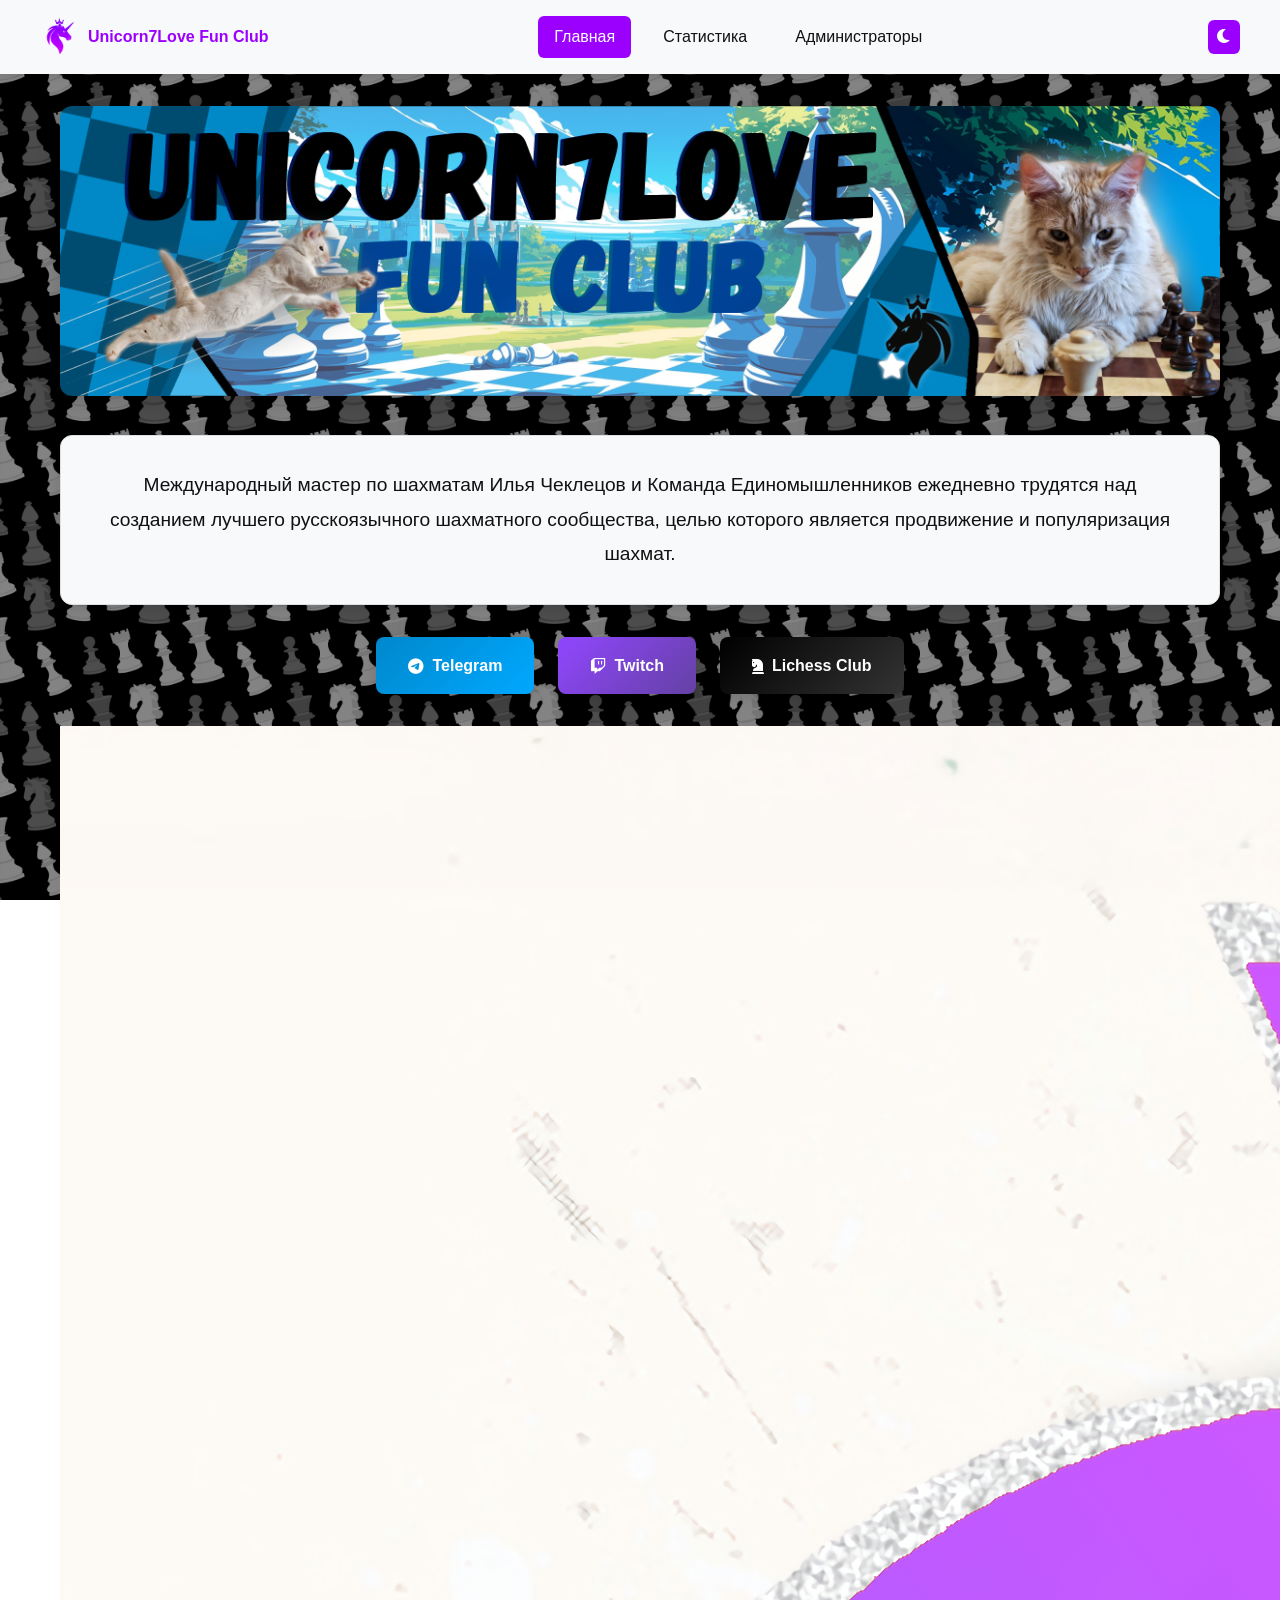
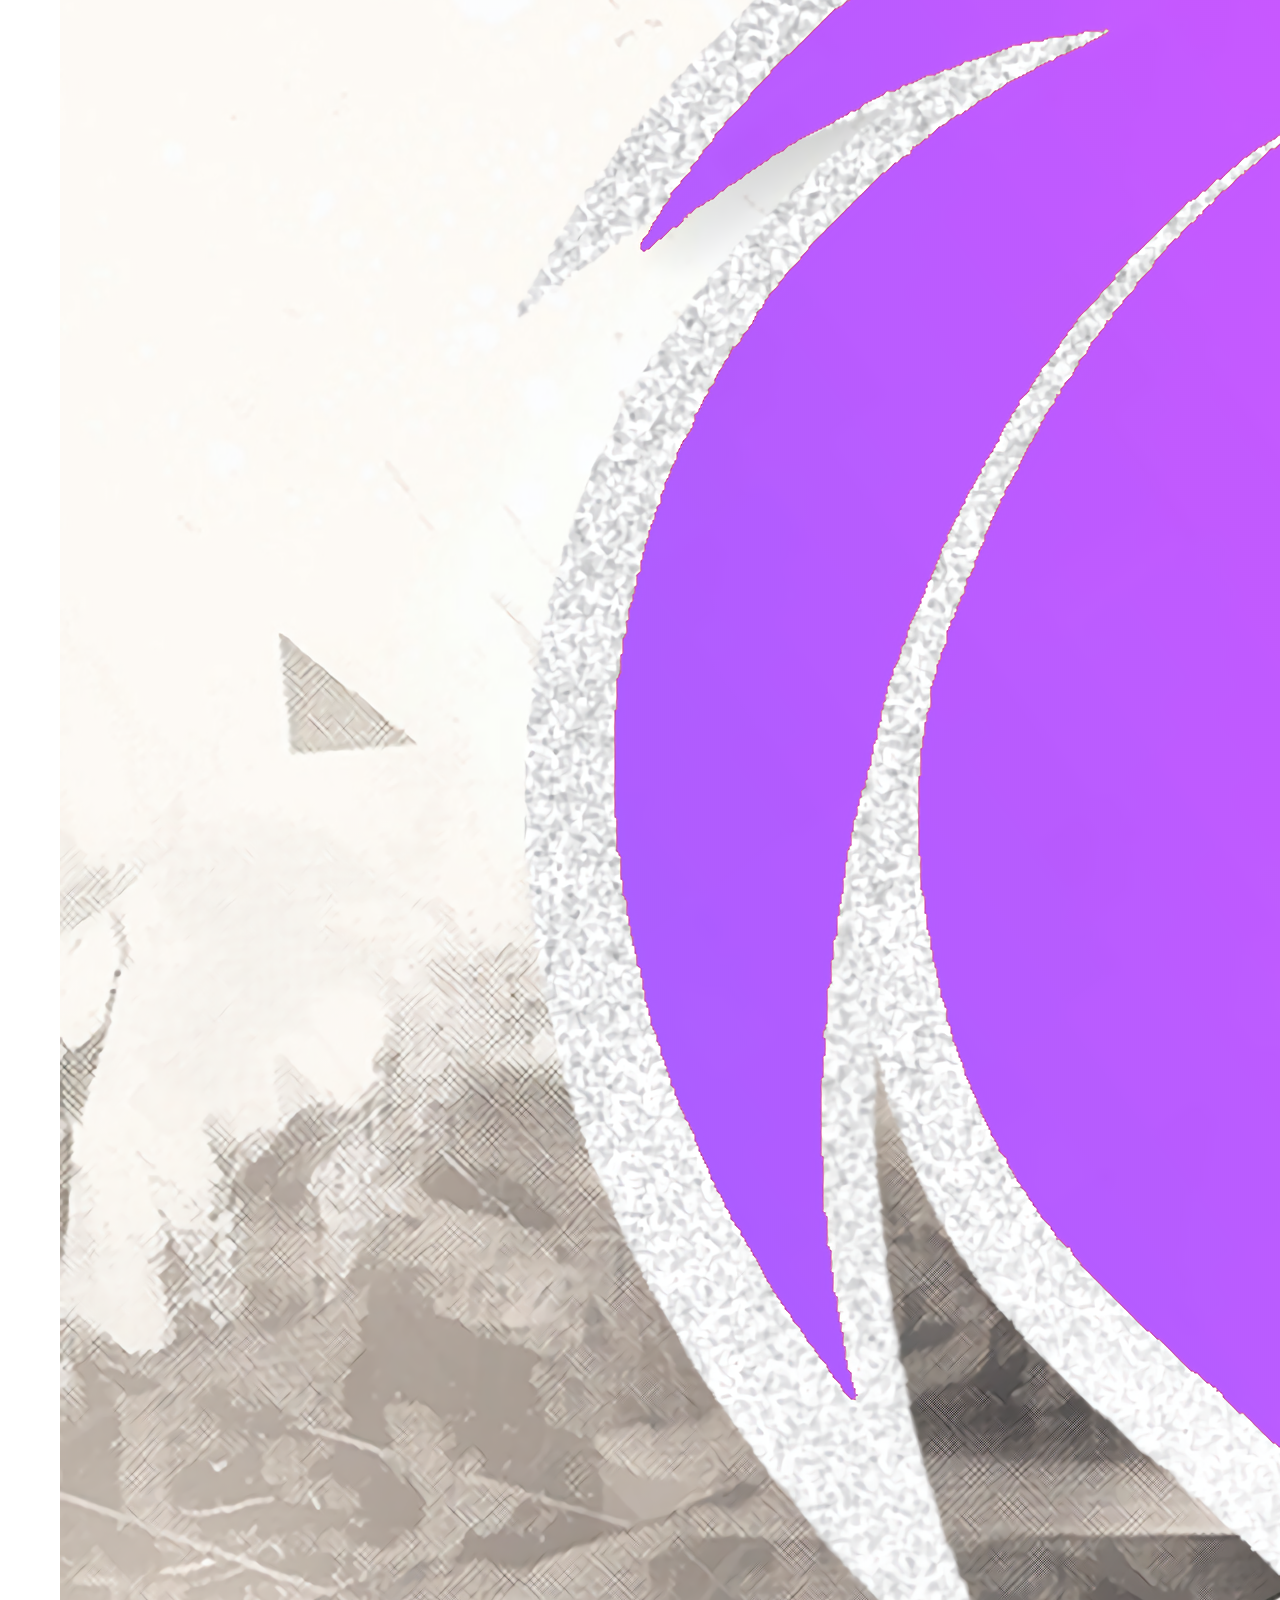
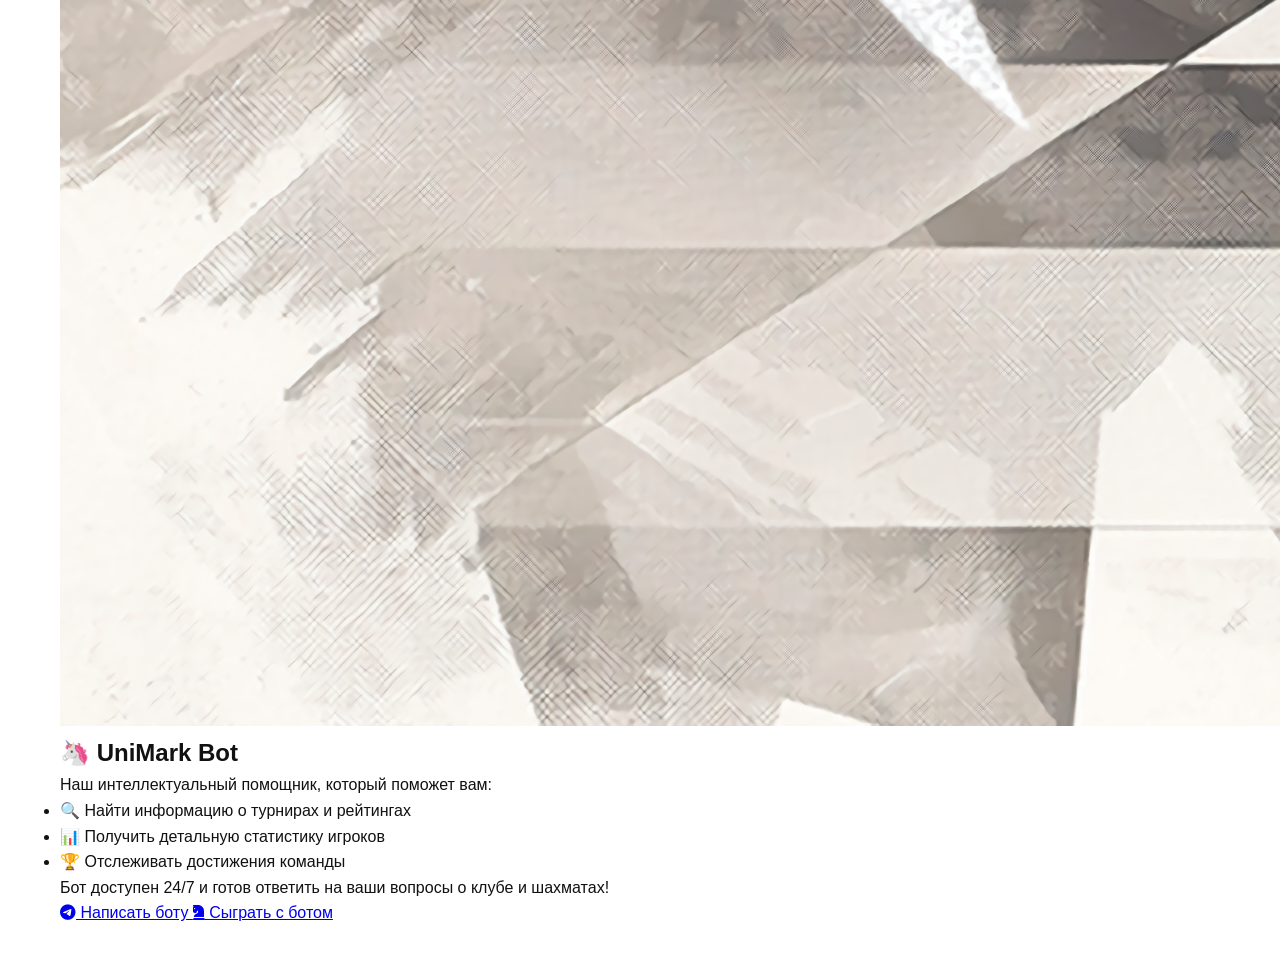
==== index.html @ 522acb0e "Update index.html" ====
<!DOCTYPE html>
<html lang="ru">
<head>
    <meta charset="UTF-8">
    <meta name="viewport" content="width=device-width, initial-scale=1.0">
    <title>Unicorn7Love Fun Club</title>
    <link rel="stylesheet" href="style.css">
    <link rel="stylesheet" href="https://cdnjs.cloudflare.com/ajax/libs/font-awesome/6.0.0/css/all.min.css">
</head>
<body>
    <nav class="navbar">
        <div class="nav-container">
            <div class="nav-logo">
                <img src="img/logo.png" alt="Logo" class="logo-img">
                <span>Unicorn7Love Fun Club</span>
            </div>
            <div class="nav-menu">
                <a href="#home" class="nav-link active">Главная</a>
                <a href="#statistics" class="nav-link">Статистика</a>
                <a href="#admins" class="nav-link">Администраторы</a>
            </div>
            <button id="theme-toggle" class="theme-btn">
                <i class="fas fa-moon"></i>
            </button>
        </div>
    </nav>

    <main>
        <!-- Главная страница -->
        <section id="home" class="section active">
            <div class="container">
                <div class="banner-container">
                    <img src="img/banner.png" alt="Баннер клуба" class="main-banner">
                </div>

                <div class="club-description">
                    <p>Международный мастер по шахматам Илья Чеклецов и Команда Единомышленников ежедневно трудятся над созданием лучшего русскоязычного шахматного сообщества, целью которого является продвижение и популяризация шахмат.</p>
                </div>

                <div class="social-links">
                    <a href="https://t.me/im_unicorn7love" class="social-btn telegram">
                        <i class="fab fa-telegram-plane"></i> Telegram
                    </a>
                    <a href="https://twitch.tv/unicorn7love" class="social-btn twitch">
                        <i class="fab fa-twitch"></i> Twitch
                    </a>
                    <a href="https://lichess.org/team/unicorn7love-fun-club" class="social-btn lichess">
                        <i class="fas fa-chess-knight"></i> Lichess Club
                    </a>
                </div>
                
                <div class="bot-section">
                    <div class="bot-container">
                        <div class="bot-avatar">
                            <img src="img/bot.png" alt="Unicorn Bot" class="bot-image">
                            <div class="bot-glow"></div>
                        </div>
                        <div class="bot-info">
                            <h2>🦄 UniMark Bot</h2>
                            <p>Наш интеллектуальный помощник, который поможет вам:</p>
                            <ul>
                                <li>🔍 Найти информацию о турнирах и рейтингах</li>
                                <li>📊 Получить детальную статистику игроков</li>
                                <li>🏆 Отслеживать достижения команды</li>
                            </ul>
                            <p>Бот доступен 24/7 и готов ответить на ваши вопросы о клубе и шахматах!</p>
                            <a href="https://t.me/unicornmark_bot" class="bot-link">
                                <i class="fab fa-telegram"></i> Написать боту
                            </a>
                            <a href="https://lichess.org/@/UniMark" class="bot-link">
                                <i class="fas fa-chess-knight"></i> Сыграть с ботом
                            </a>
                        </div>
                    </div>
                </div>
            </div>
        </section>

        <!-- Страница статистики -->
        <section id="statistics" class="section">
            <div class="container">
                <h1>Статистика команды</h1>

                <div class="instructions-section">
                    <div class="instruction-card">
                        <h3>Как начисляется опыт?</h3>
                        <p>Опыт рассчитывается по формуле:</p>
                        <p><strong>Очки × 10 + Посещаемость × 25 + Средний перформанс ÷ 100</strong></p>
                        <p>Система учитывает не только результаты в турнирах, но и активность участия в командных играх.</p>
                    </div>

                    <div class="instruction-card">
                        <h3>Как определются места при равенстве?</h3>
                        <p>При равенстве очков используются дополнительные коэффициенты:</p>
                        <ul>
                            <li><strong>Коэффициент полезности:</strong> 1,000,000 × очки + 1,000 × посещаемость + средний перформанс</li>
                            <li><strong>Количество турниров:</strong> приоритет у более активных игроков</li>
                            <li><strong>Средний перформанс:</strong> качество игры при равной активности</li>
                        </ul>
                    </div>
                </div>

                <div class="stats-grid">
                    <div class="top-players-section">
                        <h2>🏆 Топ-5 игроков команды</h2>
                        <div class="top-players-list">
                            <div class="top-player diamond" data-rank="1">
                                <div class="rank-badge">1</div>
                                <div class="player-info">
                                    <div class="player-name-section">
                                        <span class="player-title" style="display: none;"></span>
                                        <span class="player-name">Загрузка...</span>
                                    </div>
                                    <div class="level-info">
                                        <span class="level-text">Уровень <span class="level-number">0</span></span>
                                        <div class="experience-bar">
                                            <div class="experience-fill" style="width: 0%;"></div>
                                        </div>
                                        <span class="experience-value" style="color: #666;">0%</span>
                                    </div>
                                    <div class="ratings">
                                        <div class="rating-item">
                                            <span class="rating-icon bullet"></span>
                                            <span class="rating-value" style="color: #666;">-</span>
                                        </div>
                                        <div class="rating-item">
                                            <span class="rating-icon blitz"></span>
                                            <span class="rating-value" style="color: #666;">-</span>
                                        </div>
                                        <div class="rating-item">
                                            <span class="rating-icon rapid"></span>
                                            <span class="rating-value" style="color: #666;">-</span>
                                        </div>
                                        <div class="rating-item">
                                            <span class="rating-icon classic"></span>
                                            <span class="rating-value" style="color: #666;">-</span>
                                        </div>
                                    </div>
                                    <div class="first-tournament">Первый турнир: <span class="first-date" style="color: #666;">-</span></div>
                                </div>
                            </div>

                            <div class="top-player platinum" data-rank="2">
                                <div class="rank-badge">2</div>
                                <div class="player-info">
                                    <div class="player-name-section">
                                        <span class="player-title" style="display: none;"></span>
                                        <span class="player-name">Загрузка...</span>
                                    </div>
                                    <div class="level-info">
                                        <span class="level-text">Уровень <span class="level-number">0</span></span>
                                        <div class="experience-bar">
                                            <div class="experience-fill" style="width: 0%;"></div>
                                        </div>
                                        <span class="experience-value" style="color: #666;">0%</span>
                                    </div>
                                    <div class="ratings">
                                        <div class="rating-item">
                                            <span class="rating-icon bullet"></span>
                                            <span class="rating-value" style="color: #666;">-</span>
                                        </div>
                                        <div class="rating-item">
                                            <span class="rating-icon blitz"></span>
                                            <span class="rating-value" style="color: #666;">-</span>
                                        </div>
                                        <div class="rating-item">
                                            <span class="rating-icon rapid"></span>
                                            <span class="rating-value" style="color: #666;">-</span>
                                        </div>
                                        <div class="rating-item">
                                            <span class="rating-icon classic"></span>
                                            <span class="rating-value" style="color: #666;">-</span>
                                        </div>
                                    </div>
                                    <div class="first-tournament">Первый турнир: <span class="first-date" style="color: #666;">-</span></div>
                                </div>
                            </div>

                            <div class="top-player gold" data-rank="3">
                                <div class="rank-badge">3</div>
                                <div class="player-info">
                                    <div class="player-name-section">
                                        <span class="player-title" style="display: none;"></span>
                                        <span class="player-name">Загрузка...</span>
                                    </div>
                                    <div class="level-info">
                                        <span class="level-text">Уровень <span class="level-number">0</span></span>
                                        <div class="experience-bar">
                                            <div class="experience-fill" style="width: 0%;"></div>
                                        </div>
                                        <span class="experience-value" style="color: #666;">0%</span>
                                    </div>
                                    <div class="ratings">
                                        <div class="rating-item">
                                            <span class="rating-icon bullet"></span>
                                            <span class="rating-value" style="color: #666;">-</span>
                                        </div>
                                        <div class="rating-item">
                                            <span class="rating-icon blitz"></span>
                                            <span class="rating-value" style="color: #666;">-</span>
                                        </div>
                                        <div class="rating-item">
                                            <span class="rating-icon rapid"></span>
                                            <span class="rating-value" style="color: #666;">-</span>
                                        </div>
                                        <div class="rating-item">
                                            <span class="rating-icon classic"></span>
                                            <span class="rating-value" style="color: #666;">-</span>
                                        </div>
                                    </div>
                                    <div class="first-tournament">Первый турнир: <span class="first-date" style="color: #666;">-</span></div>
                                </div>
                            </div>

                            <div class="top-player silver" data-rank="4">
                                <div class="rank-badge">4</div>
                                <div class="player-info">
                                    <div class="player-name-section">
                                        <span class="player-title" style="display: none;"></span>
                                        <span class="player-name">Загрузка...</span>
                                    </div>
                                    <div class="level-info">
                                        <span class="level-text">Уровень <span class="level-number">0</span></span>
                                        <div class="experience-bar">
                                            <div class="experience-fill" style="width: 0%;"></div>
                                        </div>
                                        <span class="experience-value" style="color: #666;">0%</span>
                                    </div>
                                    <div class="ratings">
                                        <div class="rating-item">
                                            <span class="rating-icon bullet"></span>
                                            <span class="rating-value" style="color: #666;">-</span>
                                        </div>
                                        <div class="rating-item">
                                            <span class="rating-icon blitz"></span>
                                            <span class="rating-value" style="color: #666;">-</span>
                                        </div>
                                        <div class="rating-item">
                                            <span class="rating-icon rapid"></span>
                                            <span class="rating-value" style="color: #666;">-</span>
                                        </div>
                                        <div class="rating-item">
                                            <span class="rating-icon classic"></span>
                                            <span class="rating-value" style="color: #666;">-</span>
                                        </div>
                                    </div>
                                    <div class="first-tournament">Первый турнир: <span class="first-date" style="color: #666;">-</span></div>
                                </div>
                            </div>

                            <div class="top-player bronze" data-rank="5">
                                <div class="rank-badge">5</div>
                                <div class="player-info">
                                    <div class="player-name-section">
                                        <span class="player-title" style="display: none;"></span>
                                        <span class="player-name">Загрузка...</span>
                                    </div>
                                    <div class="level-info">
                                        <span class="level-text">Уровень <span class="level-number">0</span></span>
                                        <div class="experience-bar">
                                            <div class="experience-fill" style="width: 0%;"></div>
                                        </div>
                                        <span class="experience-value" style="color: #666;">0%</span>
                                    </div>
                                    <div class="ratings">
                                        <div class="rating-item">
                                            <span class="rating-icon bullet"></span>
                                            <span class="rating-value" style="color: #666;">-</span>
                                        </div>
                                        <div class="rating-item">
                                            <span class="rating-icon blitz"></span>
                                            <span class="rating-value" style="color: #666;">-</span>
                                        </div>
                                        <div class="rating-item">
                                            <span class="rating-icon rapid"></span>
                                            <span class="rating-value" style="color: #666;">-</span>
                                        </div>
                                        <div class="rating-item">
                                            <span class="rating-icon classic"></span>
                                            <span class="rating-value" style="color: #666;">-</span>
                                        </div>
                                    </div>
                                    <div class="first-tournament">Первый турнир: <span class="first-date" style="color: #666;">-</span></div>
                                </div>
                            </div>
                        </div>
                    </div>
                </div>

                <div class="players-table-section">
                    <h2>📊 Все участники</h2>

                    <div class="table-controls">
                        <div class="search-box">
                            <i class="fas fa-search"></i>
                            <input type="text" id="playerSearch" class="search-input" placeholder="Поиск игрока...">
                        </div>
                        <select id="sortSelect" class="sort-select">
                            <option value="utility">Коэффициент полезности</option>
                            <option value="total_score">Сумма очков</option>
                            <option value="avg_performance">Средний перформанс</option>
                            <option value="tournaments_count">Количество турниров</option>
                        </select>
                    </div>

                    <div class="table-container">
                        <table class="players-table">
                            <thead>
                                <tr>
                                    <th>Игрок</th>
                                    <th>Сумма очков</th>
                                    <th>Макс перформанс</th>
                                    <th>Ср перформанс</th>
                                    <th>Ср рейтинг</th>
                                    <th>Кол-во турниров</th>
                                    <th>Первый турнир</th>
                                </tr>
                            </thead>
                            <tbody id="playersTableBody">
                                <!-- Данные будут загружены JS -->
                            </tbody>
                        </table>
                    </div>

                    <div class="pagination">
                        <button id="prevPage" class="page-btn">← Предыдущая</button>
                        <span id="pageInfo">Страница 1 из 1</span>
                        <button id="nextPage" class="page-btn">Следующая →</button>
                    </div>
                </div>
            </div>
        </section>

        <!-- Страница администраторов -->
        <section id="admins" class="section">
            <div class="container">
                <h1>Администраторы клуба</h1>

                <div class="admin-cards">
                    <div class="admin-card">
                        <div class="admin-avatar">
                            <img src="img/chekletsov.jpg" alt="IM Чеклецов Илья">
                        </div>
                        <div class="admin-info">
                            <h3>IM Чеклецов Илья</h3>
                            <p class="admin-role">Владелец клуба</p>

                            <div class="admin-ratings">
                                <a href="https://ratings.fide.com/profile/24177156" target="_blank" class="rating-link fide">
                                    <i class="fas fa-trophy"></i> FIDE
                                </a>
                                <a href="https://ratings.ruchess.ru/people/148" target="_blank" class="rating-link ruchess">
                                    <i class="fas fa-chess-king"></i> ФШР
                                </a>
                                <a href="https://lichess.org/@/Unicorn7Love" target="_blank" class="rating-link lichess">
                                    <i class="fas fa-chess-knight"></i> Lichess
                                </a>
                            </div>

                            <div class="admin-bio">
                                <p>Международный мастер, основатель и душа клуба. Организует турниры, ведет обучение и создает дружескую атмосферу для всех участников команды.</p>
                            </div>

                            <div class="admin-contact">
                                <a href="https://t.me/Unicorn7Love" target="_blank" class="contact-link telegram">
                                    <i class="fab fa-telegram"></i> Telegram
                                </a>
                            </div>
                        </div>
                    </div>

                    <div class="admin-card">
                        <div class="admin-avatar">
                            <img src="img/rasputin.jpg" alt="AIM Распутин Марк">
                        </div>
                        <div class="admin-info">
                            <h3>AIM Распутин Марк</h3>
                            <p class="admin-role">Администратор</p>

                            <div class="admin-ratings">
                                <a href="https://ratings.fide.com/profile/55865798" target="_blank" class="rating-link fide">
                                    <i class="fas fa-trophy"></i> FIDE
                                </a>
                                <a href="https://ratings.ruchess.ru/people/128626" target="_blank" class="rating-link ruchess">
                                    <i class="fas fa-chess-king"></i> ФШР
                                </a>
                                <a href="https://lichess.org/@/ModerMark" target="_blank" class="rating-link lichess">
                                    <i class="fas fa-chess-knight"></i> Lichess
                                </a>
                            </div>

                            <div class="admin-bio">
                                <p>Перспективный шахматист и технический администратор клуба. Занимается поддержкой сайта, организацией и дизайном турниров и помогает в развитии команды.</p>
                            </div>

                            <div class="admin-contact">
                                <a href="https://t.me/mrmarqu1s" target="_blank" class="contact-link telegram">
                                    <i class="fab fa-telegram"></i> Telegram
                                </a>
                            </div>
                        </div>
                    </div>
                </div>
            </div>
        </section>
    </main>

    <!-- Модальное окно профиля игрока -->
    <div id="playerModal" class="modal">
        <div class="modal-content">
            <span class="close">&times;</span>
            <div id="modalContent">
                <!-- Содержимое загружается динамически -->
            </div>
        </div>
    </div>

    <script>
        // Переменная для токена (будет установлена через GitHub Actions)
        window.LICHESS_API_TOKEN = window.LICHESS_API_TOKEN || '';
    </script>
    <script src="app.js"></script>
</body>
</html>
---- style.css ----
/* Основные переменные */
:root {
    --primary-color: #9B00FF;
    --primary-light: #BD7EFF;
    --primary-dark: #7A00CC;
    --background-color: #ffffff;
    --text-color: #111111;
    --card-bg: #f8f9fa;
    --accent-light: #e6ccff;
    --border-color: #e0e0e0;
    --overlay-color: rgba(0, 0, 0, 0.15);
}
[data-theme='dark'] {
    --background-color: #0f0f0f;
    --text-color: #e0e0e0;
    --card-bg: #1a1a1a;
    --accent-light: #4b2d7f;
    --border-color: #333333;
    --overlay-color: rgba(0, 0, 0, 0.4);
}

/* Сброс стилей */
* {
    margin: 0;
    padding: 0;
    box-sizing: border-box;
}
body {
    font-family: 'Segoe UI', Tahoma, Geneva, Verdana, sans-serif;
    background: var(--background-color);
    color: var(--text-color);
    line-height: 1.6;
    position: relative;
}

/* Фоновое изображение с затемнением */
body::before {
    content: '';
    position: fixed;
    top: 0;
    left: 0;
    width: 100%;
    height: 100%;
    background: url('img/chess_bg.png') repeat;
    background-size: 200px 200px;
    z-index: -2;
}
body::after {
    content: '';
    position: fixed;
    top: 0;
    left: 0;
    width: 100%;
    height: 100%;
    background: var(--overlay-color);
    z-index: -1;
}
.container {
    max-width: 1200px;
    margin: 0 auto;
    padding: 0 20px;
}
.container h1 {
    color: var(--primary-color);
}

/* Навигация */
.navbar {
    background: var(--card-bg);
    padding: 1rem;
    position: sticky;
    top: 0;
    z-index: 1000;
    box-shadow: 0 2px 8px rgba(0,0,0,0.1);
    backdrop-filter: blur(10px);
}
.nav-container {
    max-width: 1200px;
    margin: 0 auto;
    display: flex;
    justify-content: space-between;
    align-items: center;
}
.nav-logo {
    display: flex;
    align-items: center;
    gap: 0.5rem;
    font-weight: bold;
    color: var(--primary-color);
}
.logo-img {
    width: 40px;
    height: 40px;
    border-radius: 50%;
}
.nav-menu {
    list-style: none;
    display: flex;
    gap: 1rem;
    align-items: center;
}
.nav-link {
    color: var(--text-color);
    text-decoration: none;
    padding: 0.5rem 1rem;
    border-radius: 6px;
    transition: all 0.3s ease;
    font-weight: 500;
    cursor: pointer;
}
.nav-link:hover {
    background: var(--accent-light);
    color: var(--primary-color);
}
.nav-link.active {
    background: var(--primary-color);
    color: white;
}
.theme-btn {
    border: none;
    background: var(--primary-color);
    color: white;
    padding: 0.5rem;
    border-radius: 6px;
    cursor: pointer;
    font-size: 1rem;
    transition: all 0.3s ease;
}
.theme-btn:hover {
    background: var(--primary-dark);
}

/* Секции */
.section {
    padding: 2rem 0;
    display: none;
    min-height: calc(100vh - 80px);
}
.section.active {
    display: block;
}

/* Главная страница */
.banner-container {
    text-align: center;
    margin-bottom: 2rem;
}
.main-banner {
    max-width: 100%;
    height: auto;
    border-radius: 12px;
    box-shadow: 0 8px 24px rgba(0,0,0,0.15);
}
.club-description {
    background: var(--card-bg);
    padding: 2rem;
    border-radius: 12px;
    margin-bottom: 2rem;
    text-align: center;
    box-shadow: 0 4px 12px rgba(0,0,0,0.1);
    border: 1px solid var(--border-color);
}
.club-description p {
    font-size: 1.2rem;
    line-height: 1.8;
    color: var(--text-color);
}
.social-links {
    display: flex;
    justify-content: center;
    gap: 1.5rem;
    flex-wrap: wrap;
    margin-bottom: 2rem;
}
.social-btn {
    display: inline-flex;
    align-items: center;
    gap: 0.5rem;
    padding: 1rem 2rem;
    text-decoration: none;
    border-radius: 8px;
    font-weight: 600;
    transition: all 0.3s ease;
    box-shadow: 0 4px 12px rgba(0,0,0,0.1);
}
.social-btn.telegram {
    background: linear-gradient(135deg, #0088cc, #00a8ff);
    color: white;
}
.social-btn.twitch {
    background: linear-gradient(135deg, #9146ff, #6441a4);
    color: white;
}
.social-btn.lichess {
    background: linear-gradient(135deg, #000000, #333333);
    color: white;
}
.social-btn:hover {
    transform: translateY(-2px);
    box-shadow: 0 6px 20px rgba(0,0,0,0.2);
}

/* Инструкции */
.instructions-section {
    display: grid;
    grid-template-columns: 1fr 1fr;
    gap: 2rem;
    margin-top: 2rem;
}
.instruction-card {
    background: var(--card-bg);
    padding: 2rem;
    border-radius: 12px;
    box-shadow: 0 4px 12px rgba(0,0,0,0.1);
    border: 1px solid var(--border-color);
}
.instruction-card h3 {
    color: var(--primary-color);
    margin-bottom: 1rem;
    font-size: 1.3rem;
}
.instruction-card ul {
    list-style: none;
    padding-left: 0;
}
.instruction-card li {
    margin-bottom: 0.5rem;
    padding-left: 1rem;
    position: relative;
}
.instruction-card li::before {
    content: '•';
    color: var(--primary-color);
    position: absolute;
    left: 0;
}

/* Статистика */
.stats-grid {
    display: grid;
    grid-template-columns: 1fr;
    gap: 2rem;
    margin-bottom: 3rem;
}

/* Топ-5 игроков */
.top-players-section h2 {
    margin-top: 2rem;
    color: var(--primary-color);
    font-size: 1.5rem;
}
.top-players-list {
    display: flex;
    flex-direction: column;
    gap: 1rem;
}
.top-player {
    display: flex;
    align-items: center;
    gap: 1rem;
    padding: 1.5rem;
    border-radius: 12px;
    box-shadow: 0 4px 12px rgba(0,0,0,0.15);
    transition: transform 0.3s ease;
}
.top-player:hover {
    transform: translateY(-2px);
}
.rank-badge {
    font-size: 1.5rem;
    font-weight: bold;
    width: 50px;
    height: 50px;
    border-radius: 50%;
    display: flex;
    align-items: center;
    justify-content: center;
    color: white;
    text-shadow: 1px 1px 2px rgba(0,0,0,0.3);
    flex-shrink: 0;
}

/* Цвета для топ-5 */
.diamond {
    background: linear-gradient(135deg, #b9f2ff, #e0ffff);
    color: #003d5c !important;
}
.diamond .rank-badge {
    background: linear-gradient(135deg, #00bcd4, #0097a7);
}
.platinum {
    background: linear-gradient(135deg, #e5e4e2, #f5f5f5);
    color: #333 !important;
}
.platinum .rank-badge {
    background: linear-gradient(135deg, #9e9e9e, #757575);
}
.gold {
    background: linear-gradient(135deg, #ffd700, #ffec8b);
    color: #664d00 !important;
}
.gold .rank-badge {
    background: linear-gradient(135deg, #ff9800, #f57c00);
}
.silver {
    background: linear-gradient(135deg, #c0c0c0, #dcdcdc);
    color: #333 !important;
}
.silver .rank-badge {
    background: linear-gradient(135deg, #607d8b, #455a64);
}
.bronze {
    background: linear-gradient(135deg, #cd7f32, #dca57d);
    color: #5d3a1a !important;
}
.bronze .rank-badge {
    background: linear-gradient(135deg, #8d6e63, #5d4037);
}
.player-info {
    flex: 1;
}
.player-name-section {
    display: flex;
    gap: 0.5rem;
    align-items: center;
    margin-bottom: 0.5rem;
}
.player-title {
    font-weight: 700;
    color: var(--primary-color);
    background: rgba(155, 0, 255, 0.1);
    padding: 0.2rem 0.5rem;
    border-radius: 4px;
    font-size: 0.8rem;
}
.player-name {
    font-size: 1.2rem;
    font-weight: bold;
}
.level-info {
    display: flex;
    align-items: center;
    gap: 0.5rem;
    margin-bottom: 1rem;
}
.level-text {
    font-size: 0.9rem;
    font-weight: 600;
}
.experience-bar {
    flex: 1;
    height: 8px;
    background: rgba(0,0,0,0.1);
    border-radius: 4px;
    overflow: hidden;
    margin: 0 0.5rem;
}
.experience-fill {
    height: 100%;
    background: var(--primary-color);
    transition: width 0.3s ease;
}
.experience-value {
    font-size: 0.8rem;
    color: #666;
}
.ratings {
    display: flex;
    gap: 1rem;
    margin-bottom: 0.5rem;
    flex-wrap: wrap;
}
.rating-item {
    display: flex;
    align-items: center;
    gap: 0.3rem;
}
.rating-icon {
    display: inline-block;
    width: 24px;
    height: 24px;
    background-size: contain;
    background-repeat: no-repeat;
    margin-right: 0.5rem;
}
.rating-icon.bullet {
    background-image: url('img/bullet.png');
}
.rating-icon.blitz {
    background-image: url('img/blitz.png');
}
.rating-icon.rapid {
    background-image: url('img/rapid.png');
}
.rating-icon.classic {
    background-image: url('img/classic.png');
}
.rating-value {
    font-weight: 600;
    color: #666;
}
.first-tournament {
    font-size: 0.9rem;
    color: #666;
}
.first-date {
    color: #666;
}

/* Таблица игроков */
.players-table-section {
    margin-top: 3rem;
}
.players-table-section h2 {
    margin-bottom: 1.5rem;
    color: var(--primary-color);
}
.table-controls {
    display: flex;
    gap: 1rem;
    margin-bottom: 1rem;
    flex-wrap: wrap;
}
.search-box {
    position: relative;
    flex: 1;
    min-width: 200px;
}
.search-box i {
    position: absolute;
    left: 0.75rem;
    top: 50%;
    transform: translateY(-50%);
    color: #666;
}
.search-input {
    padding: 0.5rem 0.5rem 0.5rem 2.5rem;
    border: 1px solid var(--border-color);
    border-radius: 6px;
    background: var(--card-bg);
    color: var(--text-color);
    width: 100%;
}
.sort-select {
    padding: 0.5rem;
    border: 1px solid var(--border-color);
    border-radius: 6px;
    background: var(--card-bg);
    color: var(--text-color);
}
.table-container {
    overflow-x: auto;
    background: var(--card-bg);
    border-radius: 8px;
    box-shadow: 0 4px 12px rgba(0,0,0,0.1);
}
.players-table {
    width: 100%;
    border-collapse: collapse;
}
.players-table th,
.players-table td {
    padding: 0.75rem;
    text-align: left;
    border-bottom: 1px solid var(--border-color);
}
.players-table th {
    background: var(--primary-color);
    color: white;
    font-weight: 600;
    position: sticky;
    top: 0;
}
.players-table tbody tr:hover {
    background: var(--accent-light);
}
.players-table tbody tr:nth-child(even) {
    background: rgba(0,0,0,0.02);
}
.player-link {
    color: var(--primary-color);
    text-decoration: none;
    font-weight: 600;
    cursor: pointer;
}
.player-link:hover {
    text-decoration: underline;
}
.pagination {
    display: flex;
    justify-content: center;
    align-items: center;
    gap: 1rem;
    margin-top: 1rem;
}
.page-btn {
    padding: 0.5rem 1rem;
    background: var(--primary-color);
    color: white;
    border: none;
    border-radius: 6px;
    cursor: pointer;
    transition: background 0.3s ease;
}
.page-btn:hover:not(:disabled) {
    background: var(--primary-dark);
}
.page-btn:disabled {
    opacity: 0.5;
    cursor: not-allowed;
}

/* Администраторы */
.admin-cards {
    display: grid;
    grid-template-columns: repeat(auto-fit, minmax(400px, 1fr));
    gap: 2rem;
    margin-top: 2rem;
}
.admin-card {
    background: var(--card-bg);
    border-radius: 12px;
    padding: 2rem;
    box-shadow: 0 6px 20px rgba(0,0,0,0.1);
    border: 1px solid var(--border-color);
    display: flex;
    gap: 1.5rem;
    align-items: flex-start;
}
.admin-avatar img {
    width: 120px;
    height: 160px; /* 3:4 соотношение */
    object-fit: cover;
    border-radius: 8px;
    box-shadow: 0 4px 12px rgba(0,0,0,0.2);
}
.admin-info {
    flex: 1;
}
.admin-info h3 {
    color: var(--primary-color);
    font-size: 1.4rem;
    margin-bottom: 0.5rem;
}
.admin-role {
    color: var(--primary-light);
    font-weight: 600;
    margin-bottom: 1rem;
}
.admin-ratings,
.admin-contact {
    display: flex;
    flex-wrap: wrap;
    gap: 0.5rem;
    margin: 1rem 0;
}
.rating-link,
.contact-link {
    display: inline-flex;
    align-items: center;
    gap: 0.3rem;
    padding: 0.4rem 0.8rem;
    text-decoration: none;
    border-radius: 6px;
    font-size: 0.9rem;
    font-weight: 500;
    transition: all 0.3s ease;
}
.rating-link.fide {
    background: #1976d2;
    color: white;
}
.rating-link.ruchess {
    background: #d32f2f;
    color: white;
}
.rating-link.lichess {
    background: #000;
    color: white;
}
.contact-link.telegram {
    background: #0088cc;
    color: white;
}
.rating-link:hover,
.contact-link:hover {
    transform: translateY(-1px);
    box-shadow: 0 4px 12px rgba(0,0,0,0.2);
}
.admin-bio {
    margin: 1rem 0;
    line-height: 1.6;
    color: var(--text-color);
}

/* Модальное окно */
.modal {
    display: none;
    position: fixed;
    z-index: 1000;
    left: 0;
    top: 0;
    width: 100%;
    height: 100%;
    background-color: rgba(0,0,0,0.6);
    backdrop-filter: blur(4px);
}
.modal-content {
    background: var(--card-bg);
    margin: 5% auto;
    padding: 2rem;
    border-radius: 12px;
    width: 90%;
    max-width: 500px;
    position: relative;
    box-shadow: 0 10px 30px rgba(0,0,0,0.3);
}
.close {
    position: absolute;
    top: 15px;
    right: 20px;
    color: var(--text-color);
    font-size: 1.5rem;
    cursor: pointer;
    transition: color 0.3s ease;
}
.close:hover {
    color: var(--primary-color);
}
.modal-player-info h2 {
    color: var(--primary-color);
    margin-bottom: 1rem;
}
.modal-level-info {
    margin: 1rem 0;
}
.modal-ratings {
    display: grid;
    grid-template-columns: 1fr 1fr;
    gap: 0.5rem;
    margin: 1rem 0;
}
.modal-rating-item {
    display: flex;
    align-items: center;
    gap: 0.5rem;
    padding: 0.5rem;
    background: rgba(155, 0, 255, 0.1);
    border-radius: 6px;
}
.modal-links {
    margin-top: 1rem;
}
.lichess-link {
    display: inline-flex;
    align-items: center;
    gap: 0.5rem;
    padding: 0.75rem 1.5rem;
    background: var(--primary-color);
    color: white;
    text-decoration: none;
    border-radius: 8px;
    font-weight: 600;
    transition: all 0.3s ease;
}
.lichess-link:hover {
    background: var(--primary-dark);
    transform: translateY(-2px);
}

@media (max-width: 768px) {
    .stats-grid {
        grid-template-columns: 1fr;
    }
    .instructions-section {
        grid-template-columns: 1fr;
    }
    .nav-menu {
        flex-direction: column;
        gap: 0.5rem;
    }
    .social-links {
        flex-direction: column;
        align-items: center;
    }
    .admin-card {
        flex-direction: column;
        text-align: center;
    }
    .admin-avatar img {
        width: 100px;
        height: 133px;
    }
    .welcome-title {
        font-size: 2rem;
    }
    .top-player {
        flex-direction: column;
        text-align: center;
    }
    .ratings {
        justify-content: center;
    }
}

@media (max-width: 480px) {
    .container {
        padding: 0 15px;
    }
    .admin-cards {
        grid-template-columns: 1fr;
    }
    .table-controls {
        flex-direction: column;
    }
    .welcome-title {
        font-size: 1.5rem;
    }
    .top-player {
        padding: 1rem;
    }
    .rank-badge {
        width: 40px;
        height: 40px;
        font-size: 1.2rem;
    }
}
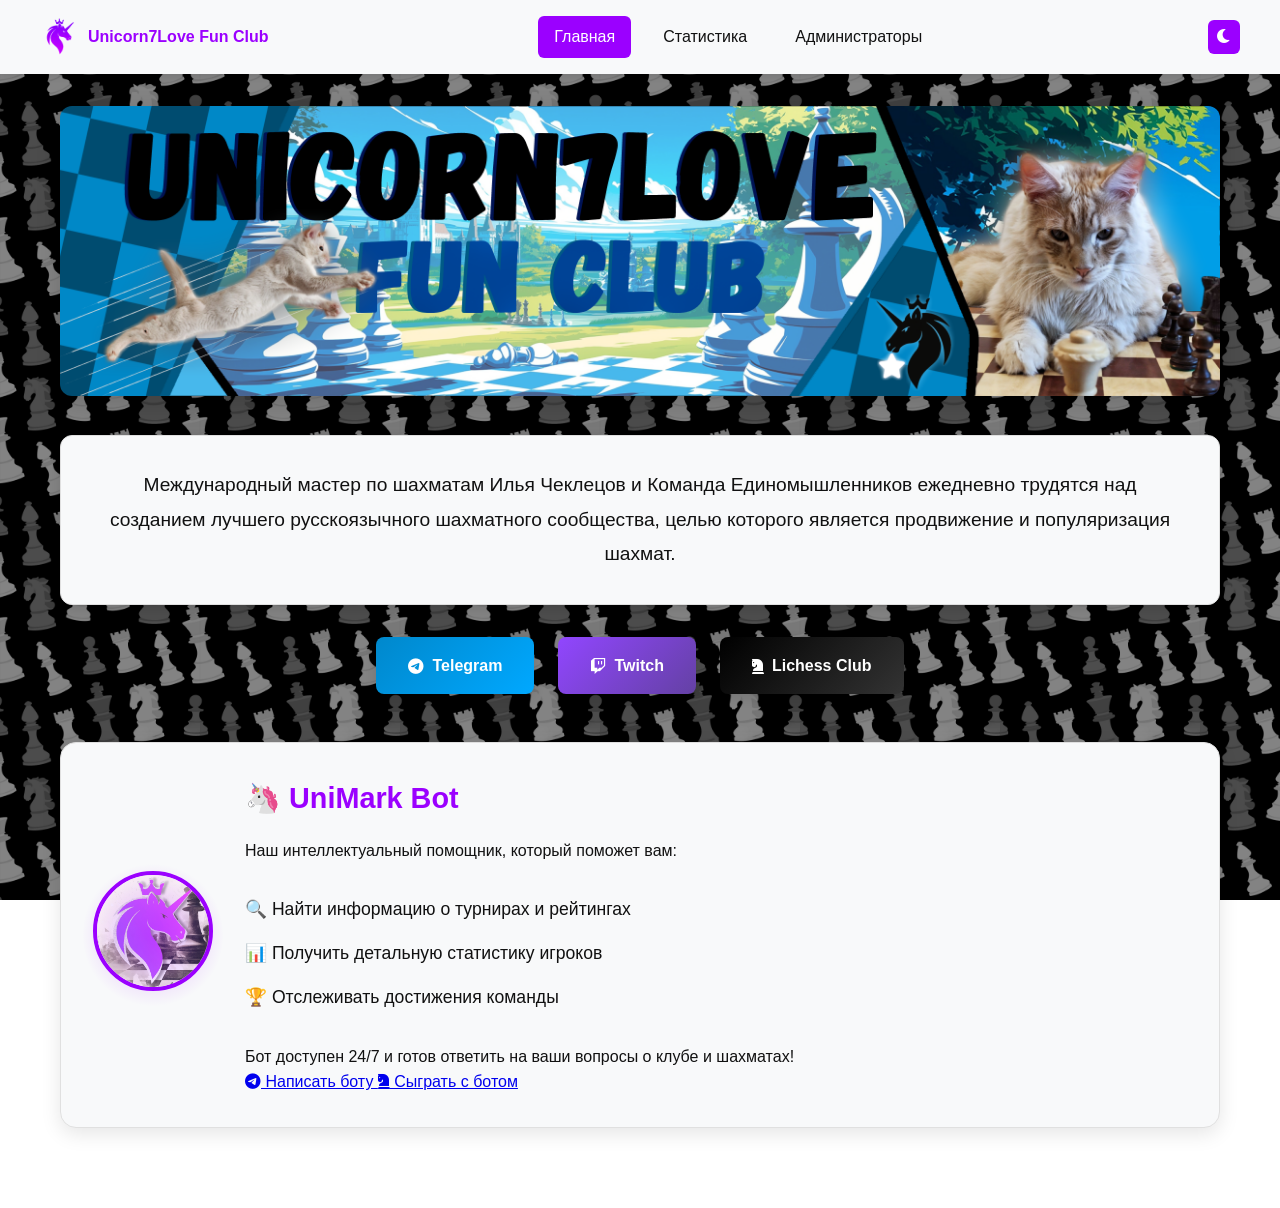
==== commit 374dad67: "Update index.html" ====
--- a/index.html
+++ b/index.html
@@ -64,12 +64,14 @@
                                 <li>🏆 Отслеживать достижения команды</li>
                             </ul>
                             <p>Бот доступен 24/7 и готов ответить на ваши вопросы о клубе и шахматах!</p>
-                            <a href="https://t.me/unicornmark_bot" class="bot-link">
-                                <i class="fab fa-telegram"></i> Написать боту
-                            </a>
-                            <a href="https://lichess.org/@/UniMark" class="bot-link">
-                                <i class="fas fa-chess-knight"></i> Сыграть с ботом
-                            </a>
+                            <div class="bot-btn">
+                                <a href="https://t.me/unicornmark_bot" class="bot-btn.link1">
+                                    <i class="fab fa-telegram"></i> Написать боту
+                                </a>
+                                <a href="https://lichess.org/@/UniMark" class="bot-btn.link2">
+                                    <i class="fas fa-chess-knight"></i> Сыграть с ботом
+                                </a>
+                            </div>
                         </div>
                     </div>
                 </div>
--- a/style.css
+++ b/style.css
@@ -200,6 +200,283 @@
     box-shadow: 0 6px 20px rgba(0,0,0,0.2);
 }
 
+/* Раздел про бота */
+.bot-section {
+    margin: 3rem 0;
+    background: var(--card-bg);
+    border-radius: 16px;
+    padding: 2rem;
+    box-shadow: 0 6px 20px rgba(0,0,0,0.1);
+    border: 1px solid var(--border-color);
+}
+.bot-container {
+    display: flex;
+    gap: 2rem;
+    align-items: center;
+}
+.bot-avatar {
+    position: relative;
+    flex-shrink: 0;
+}
+.bot-image {
+    width: 120px;
+    height: 120px;
+    border-radius: 50%;
+    border: 4px solid var(--primary-color);
+    animation: bot-float 3s ease-in-out infinite;
+}
+.bot-glow {
+    position: absolute;
+    top: -10px;
+    left: -10px;
+    right: -10px;
+    bottom: -10px;
+    border-radius: 50%;
+    background: radial-gradient(circle, var(--primary-color) 0%, transparent 70%);
+    opacity: 0.3;
+    animation: bot-pulse 2s ease-in-out infinite;
+}
+@keyframes bot-float {
+    0%, 100% { transform: translateY(0px); }
+    50% { transform: translateY(-10px); }
+}
+@keyframes bot-pulse {
+    0%, 100% { opacity: 0.3; transform: scale(1); }
+    50% { opacity: 0.6; transform: scale(1.1); }
+}
+.bot-info h2 {
+    color: var(--primary-color);
+    margin-bottom: 1rem;
+    font-size: 1.8rem;
+}
+.bot-info ul {
+    list-style: none;
+    padding: 0;
+    margin: 1.5rem 0;
+}
+.bot-info li {
+    padding: 0.5rem 0;
+    font-size: 1.1rem;
+}
+.bot-link {
+    display: inline-flex;
+    align-items: center;
+    gap: 0.5rem;
+    padding: 1rem 2rem;
+    text-decoration: none;
+    border-radius: 8px;
+    font-weight: 600;
+    transition: all 0.3s ease;
+    box-shadow: 0 4px 12px rgba(0,0,0,0.1);
+}
+.bot-link:hover {
+    transform: translateY(-2px);
+    box-shadow: 0 6px 20px rgba(180,136,204,0.4);
+}
+
+/* Эпические рамки для модального окна */
+.modal-epic-effects {
+    position: fixed;
+    top: 0;
+    left: 0;
+    width: 100%;
+    height: 100%;
+    pointer-events: none;
+    z-index: 1001;
+    opacity: 0;
+    transition: opacity 0.5s ease;
+}
+.modal-epic-effects.level-20 {
+    opacity: 1;
+}
+
+/* Щупальца энергии */
+.modal-epic-effects.level-20::before {
+    content: '';
+    position: absolute;
+    top: 50%;
+    left: 50%;
+    width: 200%;
+    height: 200%;
+    background: 
+        radial-gradient(ellipse at 25% 25%, var(--epic-color, var(--primary-color)) 0%, transparent 50%),
+        radial-gradient(ellipse at 75% 25%, var(--epic-color, var(--primary-color)) 0%, transparent 50%),
+        radial-gradient(ellipse at 25% 75%, var(--epic-color, var(--primary-color)) 0%, transparent 50%),
+        radial-gradient(ellipse at 75% 75%, var(--epic-color, var(--primary-color)) 0%, transparent 50%);
+    transform: translate(-50%, -50%) rotate(0deg);
+    animation: epic-tentacles 4s linear infinite;
+    opacity: 0.3;
+}
+@keyframes epic-tentacles {
+    0% { transform: translate(-50%, -50%) rotate(0deg) scale(1); }
+    25% { transform: translate(-50%, -50%) rotate(90deg) scale(1.2); }
+    50% { transform: translate(-50%, -50%) rotate(180deg) scale(0.8); }
+    75% { transform: translate(-50%, -50%) rotate(270deg) scale(1.3); }
+    100% { transform: translate(-50%, -50%) rotate(360deg) scale(1); }
+}
+
+/* Космические эффекты */
+.modal-epic-effects.level-20::after {
+    content: '';
+    position: absolute;
+    top: 0;
+    left: 0;
+    width: 100%;
+    height: 100%;
+    background-image: 
+        radial-gradient(2px 2px at 20px 30px, #fff, transparent),
+        radial-gradient(2px 2px at 40px 70px, rgba(255,255,255,0.8), transparent),
+        radial-gradient(1px 1px at 90px 40px, #fff, transparent),
+        radial-gradient(1px 1px at 130px 80px, rgba(255,255,255,0.6), transparent),
+        radial-gradient(2px 2px at 160px 30px, #fff, transparent);
+    background-repeat: repeat;
+    background-size: 200px 100px;
+    animation: epic-stars 8s linear infinite;
+}
+@keyframes epic-stars {
+    0% { transform: translateX(0); }
+    100% { transform: translateX(-200px); }
+}
+
+/* Обновленные стили модального окна с рамками */
+.modal-content {
+    position: relative;
+    background: var(--card-bg);
+    margin: 5% auto;
+    padding: 0;
+    border-radius: 20px;
+    width: 90%;
+    max-width: 600px;
+    box-shadow: 0 10px 30px rgba(0,0,0,0.3);
+    overflow: hidden;
+    z-index: 1002;
+}
+
+/* Базовая рамка (уровень 10-14) */
+.modal-content.frame-basic {
+    border: 3px solid var(--primary-color);
+    box-shadow: 
+        0 0 20px rgba(155, 0, 255, 0.5),
+        0 10px 30px rgba(0,0,0,0.3);
+}
+/* Цветная рамка (уровень 15-19) */
+.modal-content.frame-colored {
+    border: 4px solid var(--frame-color, var(--primary-color));
+    box-shadow: 
+        0 0 30px var(--frame-color, var(--primary-color)),
+        0 0 60px rgba(155, 0, 255, 0.3),
+        0 10px 30px rgba(0,0,0,0.3);
+    animation: frame-pulse 2s ease-in-out infinite;
+}
+@keyframes frame-pulse {
+    0%, 100% { 
+        box-shadow: 
+            0 0 30px var(--frame-color, var(--primary-color)),
+            0 0 60px rgba(155, 0, 255, 0.3),
+            0 10px 30px rgba(0,0,0,0.3);
+    }
+    50% { 
+        box-shadow: 
+            0 0 50px var(--frame-color, var(--primary-color)),
+            0 0 100px rgba(155, 0, 255, 0.5),
+            0 15px 40px rgba(0,0,0,0.4);
+    }
+}
+
+/* Эпическая рамка (уровень 20+) */
+.modal-content.frame-epic {
+    border: 6px solid var(--frame-color, var(--primary-color));
+    box-shadow: 
+        0 0 50px var(--frame-color, var(--primary-color)),
+        0 0 100px rgba(155, 0, 255, 0.6),
+        0 0 200px rgba(155, 0, 255, 0.3),
+        0 20px 60px rgba(0,0,0,0.5);
+    animation: frame-epic 3s ease-in-out infinite;
+}
+@keyframes frame-epic {
+    0%, 100% { 
+        transform: scale(1);
+        filter: brightness(1) saturate(1);
+    }
+    33% { 
+        transform: scale(1.05);
+        filter: brightness(1.2) saturate(1.3);
+    }
+    66% { 
+        transform: scale(0.98);
+        filter: brightness(0.9) saturate(0.8);
+    }
+}
+
+/* Структура профиля с баннером и аватаром */
+.modal-player-profile {
+    position: relative;
+}
+.modal-player-banner {
+    width: 100%;
+    height: 150px;
+    object-fit: cover;
+    border-radius: 16px 16px 0 0;
+}
+.modal-player-avatar {
+    position: absolute;
+    top: 100px;
+    left: 50%;
+    transform: translateX(-50%);
+    width: 100px;
+    height: 100px;
+    border-radius: 50%;
+    border: 4px solid var(--card-bg);
+    object-fit: cover;
+    box-shadow: 0 4px 20px rgba(0,0,0,0.3);
+}
+.modal-player-info {
+    padding: 3rem 2rem 2rem;
+    text-align: center;
+}
+.modal-player-name {
+    font-size: 1.8rem;
+    font-weight: bold;
+    color: var(--primary-color);
+    margin-bottom: 1rem;
+}
+.modal-level-display {
+    display: flex;
+    align-items: center;
+    justify-content: center;
+    gap: 1rem;
+    margin: 1.5rem 0;
+}
+.modal-ratings-grid {
+    display: grid;
+    grid-template-columns: repeat(2, 1fr);
+    gap: 1rem;
+    margin: 1.5rem 0;
+}
+.modal-rating-item {
+    display: flex;
+    align-items: center;
+    gap: 0.5rem;
+    padding: 0.75rem;
+    background: rgba(155, 0, 255, 0.1);
+    border-radius: 8px;
+}
+@media (max-width: 768px) {
+    .bot-container {
+        flex-direction: column;
+        text-align: center;
+    }
+    .bot-image {
+        width: 100px;
+        height: 100px;
+    }
+    .modal-content {
+        width: 95%;
+        margin: 2% auto;
+    }
+}
+
+
 /* Инструкции */
 .instructions-section {
     display: grid;
@@ -227,6 +504,7 @@
     margin-bottom: 0.5rem;
     padding-left: 1rem;
     position: relative;
+    font-size: 1.1rem;
 }
 .instruction-card li::before {
     content: '•';
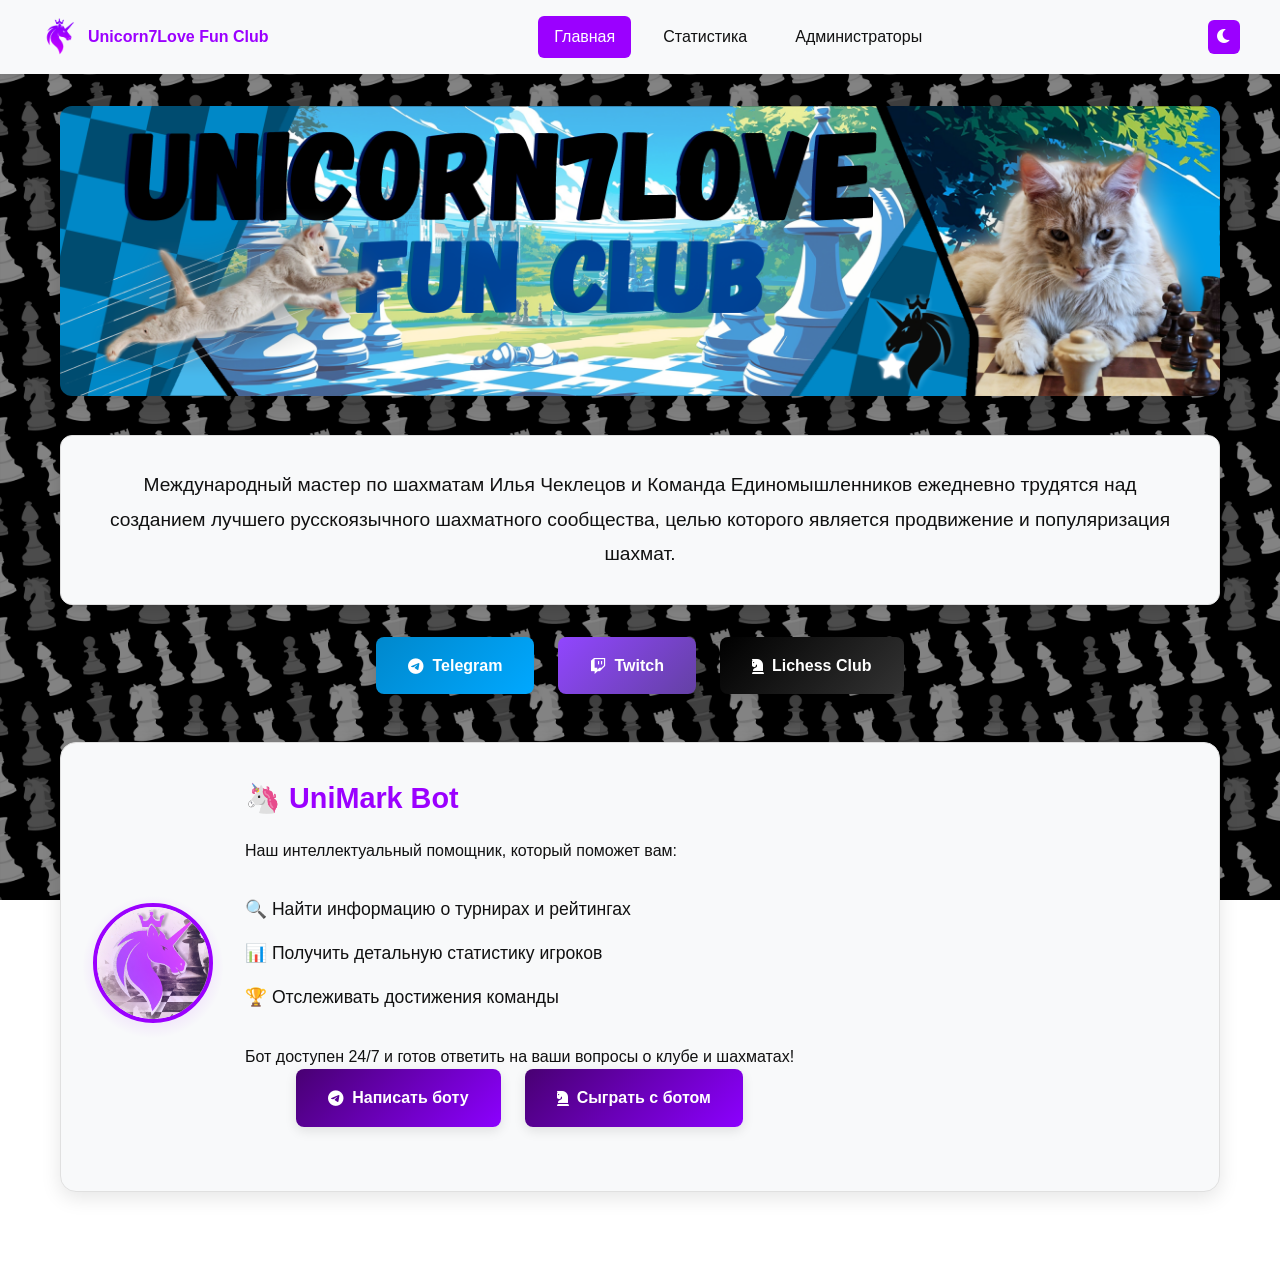
==== commit 5887171f: "Update index.html" ====
--- a/index.html
+++ b/index.html
@@ -64,11 +64,11 @@
                                 <li>🏆 Отслеживать достижения команды</li>
                             </ul>
                             <p>Бот доступен 24/7 и готов ответить на ваши вопросы о клубе и шахматах!</p>
-                            <div class="bot-btn">
-                                <a href="https://t.me/unicornmark_bot" class="bot-btn.link1">
+                            <div class="bot-links">
+                                <a href="https://t.me/unicornmark_bot" class="bot-btn tg">
                                     <i class="fab fa-telegram"></i> Написать боту
                                 </a>
-                                <a href="https://lichess.org/@/UniMark" class="bot-btn.link2">
+                                <a href="https://lichess.org/@/UniMark" class="bot-btn lc">
                                     <i class="fas fa-chess-knight"></i> Сыграть с ботом
                                 </a>
                             </div>
--- a/style.css
+++ b/style.css
@@ -258,7 +258,14 @@
     padding: 0.5rem 0;
     font-size: 1.1rem;
 }
-.bot-link {
+.bot-links {
+    display: flex;
+    justify-content: center;
+    gap: 1.5rem;
+    flex-wrap: wrap;
+    margin-bottom: 2rem;
+}
+.bot-btn {
     display: inline-flex;
     align-items: center;
     gap: 0.5rem;
@@ -269,7 +276,15 @@
     transition: all 0.3s ease;
     box-shadow: 0 4px 12px rgba(0,0,0,0.1);
 }
-.bot-link:hover {
+.bot-btn.tg {
+    background: linear-gradient(135deg, #480072, #8C00FF);
+    color: white;
+}
+.bot-btn.lc {
+    background: linear-gradient(135deg, #480072, #8C00FF);
+    color: white;
+}
+.bot-btn:hover {
     transform: translateY(-2px);
     box-shadow: 0 6px 20px rgba(180,136,204,0.4);
 }
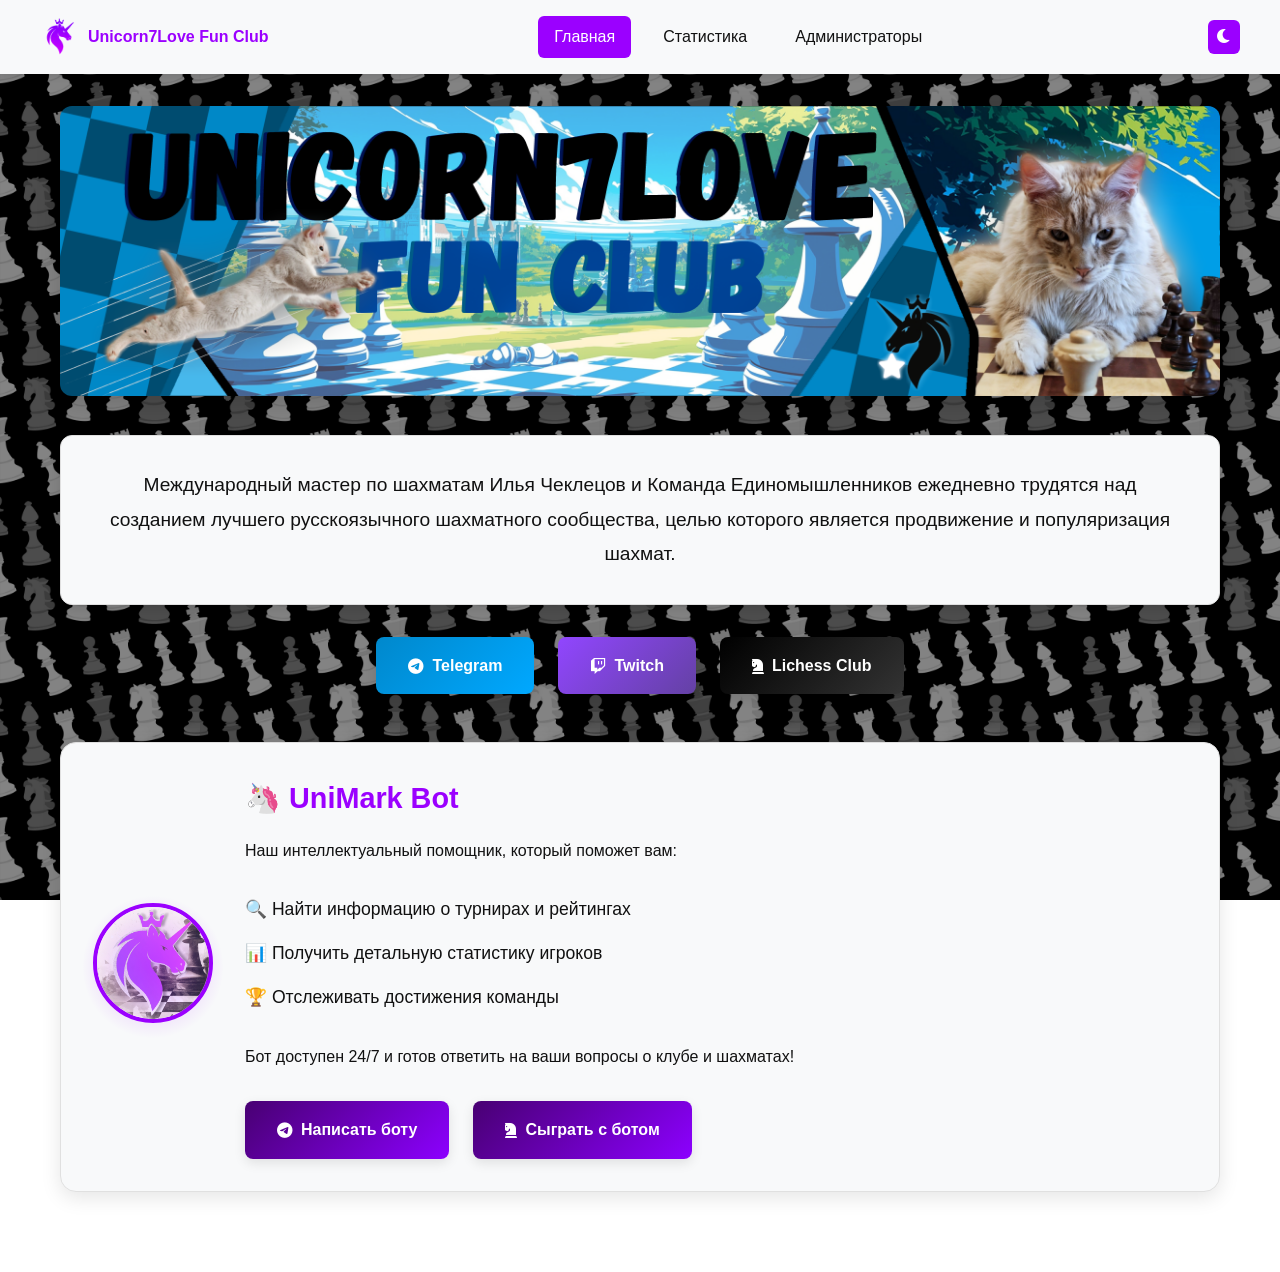
==== commit d4ce961c: "Update index.html" ====
--- a/index.html
+++ b/index.html
@@ -299,7 +299,6 @@
                         </div>
                         <select id="sortSelect" class="sort-select">
                             <option value="utility">Коэффициент полезности</option>
-                            <option value="total_score">Сумма очков</option>
                             <option value="avg_performance">Средний перформанс</option>
                             <option value="tournaments_count">Количество турниров</option>
                         </select>
--- a/style.css
+++ b/style.css
@@ -260,10 +260,9 @@
 }
 .bot-links {
     display: flex;
-    justify-content: center;
     gap: 1.5rem;
     flex-wrap: wrap;
-    margin-bottom: 2rem;
+    margin-top: 2rem;
 }
 .bot-btn {
     display: inline-flex;
@@ -289,6 +288,446 @@
     box-shadow: 0 6px 20px rgba(180,136,204,0.4);
 }
 
+/* Инструкции */
+.instructions-section {
+    display: grid;
+    grid-template-columns: 1fr 1fr;
+    gap: 2rem;
+    margin-top: 2rem;
+}
+.instruction-card {
+    background: var(--card-bg);
+    padding: 2rem;
+    border-radius: 12px;
+    box-shadow: 0 4px 12px rgba(0,0,0,0.1);
+    border: 1px solid var(--border-color);
+}
+.instruction-card h3 {
+    color: var(--primary-color);
+    margin-bottom: 1rem;
+    font-size: 1.3rem;
+}
+.instruction-card ul {
+    list-style: none;
+    padding-left: 0;
+}
+.instruction-card li {
+    margin-bottom: 0.5rem;
+    padding-left: 1rem;
+    position: relative;
+    font-size: 1.1rem;
+}
+.instruction-card li::before {
+    content: '•';
+    color: var(--primary-color);
+    position: absolute;
+    left: 0;
+}
+
+/* Статистика */
+.stats-grid {
+    display: grid;
+    grid-template-columns: 1fr;
+    gap: 2rem;
+    margin-bottom: 3rem;
+}
+
+/* Топ-5 игроков */
+.top-players-section h2 {
+    margin-top: 2rem;
+    color: var(--primary-color);
+    font-size: 1.5rem;
+}
+.top-players-list {
+    display: flex;
+    flex-direction: column;
+    gap: 1rem;
+}
+.top-player {
+    display: flex;
+    align-items: center;
+    gap: 1rem;
+    padding: 1.5rem;
+    border-radius: 12px;
+    box-shadow: 0 4px 12px rgba(0,0,0,0.15);
+    transition: transform 0.3s ease;
+}
+.top-player:hover {
+    transform: translateY(-2px);
+}
+.rank-badge {
+    font-size: 1.5rem;
+    font-weight: bold;
+    width: 50px;
+    height: 50px;
+    border-radius: 50%;
+    display: flex;
+    align-items: center;
+    justify-content: center;
+    color: white;
+    text-shadow: 1px 1px 2px rgba(0,0,0,0.3);
+    flex-shrink: 0;
+}
+
+/* Цвета для топ-5 */
+.diamond {
+    background: linear-gradient(135deg, #b9f2ff, #e0ffff);
+    color: #003d5c !important;
+}
+.diamond .rank-badge {
+    background: linear-gradient(135deg, #00bcd4, #0097a7);
+}
+.platinum {
+    background: linear-gradient(135deg, #e5e4e2, #f5f5f5);
+    color: #333 !important;
+}
+.platinum .rank-badge {
+    background: linear-gradient(135deg, #9e9e9e, #757575);
+}
+.gold {
+    background: linear-gradient(135deg, #ffd700, #ffec8b);
+    color: #664d00 !important;
+}
+.gold .rank-badge {
+    background: linear-gradient(135deg, #ff9800, #f57c00);
+}
+.silver {
+    background: linear-gradient(135deg, #c0c0c0, #dcdcdc);
+    color: #333 !important;
+}
+.silver .rank-badge {
+    background: linear-gradient(135deg, #607d8b, #455a64);
+}
+.bronze {
+    background: linear-gradient(135deg, #cd7f32, #dca57d);
+    color: #5d3a1a !important;
+}
+.bronze .rank-badge {
+    background: linear-gradient(135deg, #8d6e63, #5d4037);
+}
+.player-info {
+    flex: 1;
+}
+.player-name-section {
+    display: flex;
+    gap: 0.5rem;
+    align-items: center;
+    margin-bottom: 0.5rem;
+}
+.player-title {
+    font-weight: 700;
+    color: var(--primary-color);
+    background: rgba(155, 0, 255, 0.1);
+    padding: 0.2rem 0.5rem;
+    border-radius: 4px;
+    font-size: 0.8rem;
+}
+.player-name {
+    font-size: 1.2rem;
+    font-weight: bold;
+}
+.level-info {
+    display: flex;
+    align-items: center;
+    gap: 0.5rem;
+    margin-bottom: 1rem;
+}
+.level-text {
+    font-size: 0.9rem;
+    font-weight: 600;
+}
+.experience-bar {
+    flex: 1;
+    height: 8px;
+    background: rgba(0,0,0,0.1);
+    border-radius: 4px;
+    overflow: hidden;
+    margin: 0 0.5rem;
+}
+.experience-fill {
+    height: 100%;
+    background: var(--primary-color);
+    transition: width 0.3s ease;
+}
+.experience-value {
+    font-size: 0.8rem;
+    color: #666;
+}
+.ratings {
+    display: flex;
+    gap: 1rem;
+    margin-bottom: 0.5rem;
+    flex-wrap: wrap;
+}
+.rating-item {
+    display: flex;
+    align-items: center;
+    gap: 0.3rem;
+}
+.rating-icon {
+    display: inline-block;
+    width: 24px;
+    height: 24px;
+    background-size: contain;
+    background-repeat: no-repeat;
+    margin-right: 0.5rem;
+}
+.rating-icon.bullet {
+    background-image: url('img/bullet.png');
+}
+.rating-icon.blitz {
+    background-image: url('img/blitz.png');
+}
+.rating-icon.rapid {
+    background-image: url('img/rapid.png');
+}
+.rating-icon.classic {
+    background-image: url('img/classic.png');
+}
+.rating-value {
+    font-weight: 600;
+    color: #666;
+}
+.first-tournament {
+    font-size: 0.9rem;
+    color: #666;
+}
+.first-date {
+    color: #666;
+}
+
+/* Таблица игроков */
+.players-table-section {
+    margin-top: 3rem;
+}
+.players-table-section h2 {
+    margin-bottom: 1.5rem;
+    color: var(--primary-color);
+}
+.table-controls {
+    display: flex;
+    gap: 1rem;
+    margin-bottom: 1rem;
+    flex-wrap: wrap;
+}
+.search-box {
+    position: relative;
+    flex: 1;
+    min-width: 200px;
+}
+.search-box i {
+    position: absolute;
+    left: 0.75rem;
+    top: 50%;
+    transform: translateY(-50%);
+    color: #666;
+}
+.search-input {
+    padding: 0.5rem 0.5rem 0.5rem 2.5rem;
+    border: 1px solid var(--border-color);
+    border-radius: 6px;
+    background: var(--card-bg);
+    color: var(--text-color);
+    width: 100%;
+}
+.sort-select {
+    padding: 0.5rem;
+    border: 1px solid var(--border-color);
+    border-radius: 6px;
+    background: var(--card-bg);
+    color: var(--text-color);
+}
+.table-container {
+    overflow-x: auto;
+    background: var(--card-bg);
+    border-radius: 8px;
+    box-shadow: 0 4px 12px rgba(0,0,0,0.1);
+}
+.players-table {
+    width: 100%;
+    border-collapse: collapse;
+}
+.players-table th,
+.players-table td {
+    padding: 0.75rem;
+    text-align: left;
+    border-bottom: 1px solid var(--border-color);
+}
+.players-table th {
+    background: var(--primary-color);
+    color: white;
+    font-weight: 600;
+    position: sticky;
+    top: 0;
+}
+.players-table tbody tr:hover {
+    background: var(--accent-light);
+}
+.players-table tbody tr:nth-child(even) {
+    background: rgba(0,0,0,0.02);
+}
+.player-link {
+    color: var(--primary-color);
+    text-decoration: none;
+    font-weight: 600;
+    cursor: pointer;
+}
+.player-link:hover {
+    text-decoration: underline;
+}
+.pagination {
+    display: flex;
+    justify-content: center;
+    align-items: center;
+    gap: 1rem;
+    margin-top: 1rem;
+}
+.page-btn {
+    padding: 0.5rem 1rem;
+    background: var(--primary-color);
+    color: white;
+    border: none;
+    border-radius: 6px;
+    cursor: pointer;
+    transition: background 0.3s ease;
+}
+.page-btn:hover:not(:disabled) {
+    background: var(--primary-dark);
+}
+.page-btn:disabled {
+    opacity: 0.5;
+    cursor: not-allowed;
+}
+
+/* Администраторы */
+.admin-cards {
+    display: grid;
+    grid-template-columns: repeat(auto-fit, minmax(400px, 1fr));
+    gap: 2rem;
+    margin-top: 2rem;
+}
+.admin-card {
+    background: var(--card-bg);
+    border-radius: 12px;
+    padding: 2rem;
+    box-shadow: 0 6px 20px rgba(0,0,0,0.1);
+    border: 1px solid var(--border-color);
+    display: flex;
+    gap: 1.5rem;
+    align-items: flex-start;
+}
+.admin-avatar img {
+    width: 120px;
+    height: 160px; /* 3:4 соотношение */
+    object-fit: cover;
+    border-radius: 8px;
+    box-shadow: 0 4px 12px rgba(0,0,0,0.2);
+}
+.admin-info {
+    flex: 1;
+}
+.admin-info h3 {
+    color: var(--primary-color);
+    font-size: 1.4rem;
+    margin-bottom: 0.5rem;
+}
+.admin-role {
+    color: var(--primary-light);
+    font-weight: 600;
+    margin-bottom: 1rem;
+}
+.admin-ratings,
+.admin-contact {
+    display: flex;
+    flex-wrap: wrap;
+    gap: 0.5rem;
+    margin: 1rem 0;
+}
+.rating-link,
+.contact-link {
+    display: inline-flex;
+    align-items: center;
+    gap: 0.3rem;
+    padding: 0.4rem 0.8rem;
+    text-decoration: none;
+    border-radius: 6px;
+    font-size: 0.9rem;
+    font-weight: 500;
+    transition: all 0.3s ease;
+}
+.rating-link.fide {
+    background: #1976d2;
+    color: white;
+}
+.rating-link.ruchess {
+    background: #d32f2f;
+    color: white;
+}
+.rating-link.lichess {
+    background: #000;
+    color: white;
+}
+.contact-link.telegram {
+    background: #0088cc;
+    color: white;
+}
+.rating-link:hover,
+.contact-link:hover {
+    transform: translateY(-1px);
+    box-shadow: 0 4px 12px rgba(0,0,0,0.2);
+}
+.admin-bio {
+    margin: 1rem 0;
+    line-height: 1.6;
+    color: var(--text-color);
+}
+
+/* Модальное окно */
+.modal {
+    display: none;
+    position: fixed;
+    z-index: 1000;
+    left: 0;
+    top: 0;
+    width: 100%;
+    height: 100%;
+    background-color: rgba(0,0,0,0.6);
+    backdrop-filter: blur(4px);
+}
+.modal-content {
+    background: var(--card-bg);
+    margin: 5% auto;
+    padding: 2rem;
+    border-radius: 12px;
+    width: 90%;
+    max-width: 500px;
+    position: relative;
+    box-shadow: 0 10px 30px rgba(0,0,0,0.3);
+}
+.modal-player-info h2 {
+    color: var(--primary-color);
+    margin-bottom: 1rem;
+}
+.modal-level-info {
+    margin: 1rem 0;
+}
+.modal-ratings {
+    display: grid;
+    grid-template-columns: 1fr 1fr;
+    gap: 0.5rem;
+    margin: 1rem 0;
+}
+.modal-rating-item {
+    display: flex;
+    align-items: center;
+    gap: 0.5rem;
+    padding: 0.5rem;
+    background: rgba(155, 0, 255, 0.1);
+    border-radius: 6px;
+}
+.modal-links {
+    margin-top: 1rem;
+}
 /* Эпические рамки для модального окна */
 .modal-epic-effects {
     position: fixed;
@@ -305,7 +744,7 @@
     opacity: 1;
 }
 
-/* Щупальца энергии */
+/* Фон энергии */
 .modal-epic-effects.level-20::before {
     content: '';
     position: absolute;
@@ -397,7 +836,6 @@
             0 15px 40px rgba(0,0,0,0.4);
     }
 }
-
 /* Эпическая рамка (уровень 20+) */
 .modal-content.frame-epic {
     border: 6px solid var(--frame-color, var(--primary-color));
@@ -428,6 +866,8 @@
     position: relative;
 }
 .modal-player-banner {
+    position: relative;
+    z-index: 9;
     width: 100%;
     height: 150px;
     object-fit: cover;
@@ -435,6 +875,7 @@
 }
 .modal-player-avatar {
     position: absolute;
+    z-index: 10;
     top: 100px;
     left: 50%;
     transform: translateX(-50%);
@@ -449,6 +890,16 @@
     padding: 3rem 2rem 2rem;
     text-align: center;
 }
+.modal-player-title {
+    font-weight: 700;
+    color: var(--primary-color);
+    background: rgba(155, 0, 255, 0.1);
+    position: relative;
+    top: -4px;
+    padding: 0.2rem 0.5rem;
+    border-radius: 4px;
+    font-size: 0.9rem;
+}
 .modal-player-name {
     font-size: 1.8rem;
     font-weight: bold;
@@ -476,442 +927,11 @@
     background: rgba(155, 0, 255, 0.1);
     border-radius: 8px;
 }
-@media (max-width: 768px) {
-    .bot-container {
-        flex-direction: column;
-        text-align: center;
-    }
-    .bot-image {
-        width: 100px;
-        height: 100px;
-    }
-    .modal-content {
-        width: 95%;
-        margin: 2% auto;
-    }
-}
-
-
-/* Инструкции */
-.instructions-section {
-    display: grid;
-    grid-template-columns: 1fr 1fr;
-    gap: 2rem;
-    margin-top: 2rem;
-}
-.instruction-card {
-    background: var(--card-bg);
-    padding: 2rem;
-    border-radius: 12px;
-    box-shadow: 0 4px 12px rgba(0,0,0,0.1);
-    border: 1px solid var(--border-color);
-}
-.instruction-card h3 {
-    color: var(--primary-color);
-    margin-bottom: 1rem;
-    font-size: 1.3rem;
-}
-.instruction-card ul {
-    list-style: none;
-    padding-left: 0;
-}
-.instruction-card li {
-    margin-bottom: 0.5rem;
-    padding-left: 1rem;
-    position: relative;
-    font-size: 1.1rem;
-}
-.instruction-card li::before {
-    content: '•';
-    color: var(--primary-color);
-    position: absolute;
-    left: 0;
-}
-
-/* Статистика */
-.stats-grid {
-    display: grid;
-    grid-template-columns: 1fr;
-    gap: 2rem;
-    margin-bottom: 3rem;
-}
-
-/* Топ-5 игроков */
-.top-players-section h2 {
-    margin-top: 2rem;
-    color: var(--primary-color);
-    font-size: 1.5rem;
-}
-.top-players-list {
-    display: flex;
-    flex-direction: column;
-    gap: 1rem;
-}
-.top-player {
-    display: flex;
-    align-items: center;
-    gap: 1rem;
-    padding: 1.5rem;
-    border-radius: 12px;
-    box-shadow: 0 4px 12px rgba(0,0,0,0.15);
-    transition: transform 0.3s ease;
-}
-.top-player:hover {
-    transform: translateY(-2px);
-}
-.rank-badge {
-    font-size: 1.5rem;
-    font-weight: bold;
-    width: 50px;
-    height: 50px;
-    border-radius: 50%;
-    display: flex;
-    align-items: center;
-    justify-content: center;
-    color: white;
-    text-shadow: 1px 1px 2px rgba(0,0,0,0.3);
-    flex-shrink: 0;
-}
-
-/* Цвета для топ-5 */
-.diamond {
-    background: linear-gradient(135deg, #b9f2ff, #e0ffff);
-    color: #003d5c !important;
-}
-.diamond .rank-badge {
-    background: linear-gradient(135deg, #00bcd4, #0097a7);
-}
-.platinum {
-    background: linear-gradient(135deg, #e5e4e2, #f5f5f5);
-    color: #333 !important;
-}
-.platinum .rank-badge {
-    background: linear-gradient(135deg, #9e9e9e, #757575);
-}
-.gold {
-    background: linear-gradient(135deg, #ffd700, #ffec8b);
-    color: #664d00 !important;
-}
-.gold .rank-badge {
-    background: linear-gradient(135deg, #ff9800, #f57c00);
-}
-.silver {
-    background: linear-gradient(135deg, #c0c0c0, #dcdcdc);
-    color: #333 !important;
-}
-.silver .rank-badge {
-    background: linear-gradient(135deg, #607d8b, #455a64);
-}
-.bronze {
-    background: linear-gradient(135deg, #cd7f32, #dca57d);
-    color: #5d3a1a !important;
-}
-.bronze .rank-badge {
-    background: linear-gradient(135deg, #8d6e63, #5d4037);
-}
-.player-info {
-    flex: 1;
-}
-.player-name-section {
-    display: flex;
-    gap: 0.5rem;
-    align-items: center;
-    margin-bottom: 0.5rem;
-}
-.player-title {
-    font-weight: 700;
-    color: var(--primary-color);
-    background: rgba(155, 0, 255, 0.1);
-    padding: 0.2rem 0.5rem;
-    border-radius: 4px;
-    font-size: 0.8rem;
-}
-.player-name {
-    font-size: 1.2rem;
-    font-weight: bold;
-}
-.level-info {
-    display: flex;
-    align-items: center;
-    gap: 0.5rem;
-    margin-bottom: 1rem;
-}
-.level-text {
-    font-size: 0.9rem;
-    font-weight: 600;
-}
-.experience-bar {
-    flex: 1;
-    height: 8px;
-    background: rgba(0,0,0,0.1);
-    border-radius: 4px;
-    overflow: hidden;
-    margin: 0 0.5rem;
-}
-.experience-fill {
-    height: 100%;
-    background: var(--primary-color);
-    transition: width 0.3s ease;
-}
-.experience-value {
-    font-size: 0.8rem;
-    color: #666;
-}
-.ratings {
-    display: flex;
-    gap: 1rem;
-    margin-bottom: 0.5rem;
-    flex-wrap: wrap;
-}
-.rating-item {
-    display: flex;
-    align-items: center;
-    gap: 0.3rem;
-}
-.rating-icon {
-    display: inline-block;
-    width: 24px;
-    height: 24px;
-    background-size: contain;
-    background-repeat: no-repeat;
-    margin-right: 0.5rem;
-}
-.rating-icon.bullet {
-    background-image: url('img/bullet.png');
-}
-.rating-icon.blitz {
-    background-image: url('img/blitz.png');
-}
-.rating-icon.rapid {
-    background-image: url('img/rapid.png');
-}
-.rating-icon.classic {
-    background-image: url('img/classic.png');
-}
-.rating-value {
-    font-weight: 600;
-    color: #666;
-}
-.first-tournament {
-    font-size: 0.9rem;
-    color: #666;
-}
-.first-date {
-    color: #666;
-}
-
-/* Таблица игроков */
-.players-table-section {
-    margin-top: 3rem;
-}
-.players-table-section h2 {
-    margin-bottom: 1.5rem;
-    color: var(--primary-color);
-}
-.table-controls {
-    display: flex;
-    gap: 1rem;
-    margin-bottom: 1rem;
-    flex-wrap: wrap;
-}
-.search-box {
-    position: relative;
-    flex: 1;
-    min-width: 200px;
-}
-.search-box i {
-    position: absolute;
-    left: 0.75rem;
-    top: 50%;
-    transform: translateY(-50%);
-    color: #666;
-}
-.search-input {
-    padding: 0.5rem 0.5rem 0.5rem 2.5rem;
-    border: 1px solid var(--border-color);
-    border-radius: 6px;
-    background: var(--card-bg);
-    color: var(--text-color);
-    width: 100%;
-}
-.sort-select {
-    padding: 0.5rem;
-    border: 1px solid var(--border-color);
-    border-radius: 6px;
-    background: var(--card-bg);
-    color: var(--text-color);
-}
-.table-container {
-    overflow-x: auto;
-    background: var(--card-bg);
-    border-radius: 8px;
-    box-shadow: 0 4px 12px rgba(0,0,0,0.1);
-}
-.players-table {
-    width: 100%;
-    border-collapse: collapse;
-}
-.players-table th,
-.players-table td {
-    padding: 0.75rem;
-    text-align: left;
-    border-bottom: 1px solid var(--border-color);
-}
-.players-table th {
-    background: var(--primary-color);
-    color: white;
-    font-weight: 600;
-    position: sticky;
-    top: 0;
-}
-.players-table tbody tr:hover {
-    background: var(--accent-light);
-}
-.players-table tbody tr:nth-child(even) {
-    background: rgba(0,0,0,0.02);
-}
-.player-link {
-    color: var(--primary-color);
-    text-decoration: none;
-    font-weight: 600;
-    cursor: pointer;
-}
-.player-link:hover {
-    text-decoration: underline;
-}
-.pagination {
-    display: flex;
-    justify-content: center;
-    align-items: center;
-    gap: 1rem;
-    margin-top: 1rem;
-}
-.page-btn {
-    padding: 0.5rem 1rem;
-    background: var(--primary-color);
-    color: white;
-    border: none;
-    border-radius: 6px;
-    cursor: pointer;
-    transition: background 0.3s ease;
-}
-.page-btn:hover:not(:disabled) {
-    background: var(--primary-dark);
-}
-.page-btn:disabled {
-    opacity: 0.5;
-    cursor: not-allowed;
-}
-
-/* Администраторы */
-.admin-cards {
-    display: grid;
-    grid-template-columns: repeat(auto-fit, minmax(400px, 1fr));
-    gap: 2rem;
-    margin-top: 2rem;
-}
-.admin-card {
-    background: var(--card-bg);
-    border-radius: 12px;
-    padding: 2rem;
-    box-shadow: 0 6px 20px rgba(0,0,0,0.1);
-    border: 1px solid var(--border-color);
-    display: flex;
-    gap: 1.5rem;
-    align-items: flex-start;
-}
-.admin-avatar img {
-    width: 120px;
-    height: 160px; /* 3:4 соотношение */
-    object-fit: cover;
-    border-radius: 8px;
-    box-shadow: 0 4px 12px rgba(0,0,0,0.2);
-}
-.admin-info {
-    flex: 1;
-}
-.admin-info h3 {
-    color: var(--primary-color);
-    font-size: 1.4rem;
-    margin-bottom: 0.5rem;
-}
-.admin-role {
-    color: var(--primary-light);
-    font-weight: 600;
-    margin-bottom: 1rem;
-}
-.admin-ratings,
-.admin-contact {
-    display: flex;
-    flex-wrap: wrap;
-    gap: 0.5rem;
-    margin: 1rem 0;
-}
-.rating-link,
-.contact-link {
-    display: inline-flex;
-    align-items: center;
-    gap: 0.3rem;
-    padding: 0.4rem 0.8rem;
-    text-decoration: none;
-    border-radius: 6px;
-    font-size: 0.9rem;
-    font-weight: 500;
-    transition: all 0.3s ease;
-}
-.rating-link.fide {
-    background: #1976d2;
-    color: white;
-}
-.rating-link.ruchess {
-    background: #d32f2f;
-    color: white;
-}
-.rating-link.lichess {
-    background: #000;
-    color: white;
-}
-.contact-link.telegram {
-    background: #0088cc;
-    color: white;
-}
-.rating-link:hover,
-.contact-link:hover {
-    transform: translateY(-1px);
-    box-shadow: 0 4px 12px rgba(0,0,0,0.2);
-}
-.admin-bio {
-    margin: 1rem 0;
-    line-height: 1.6;
-    color: var(--text-color);
-}
-
-/* Модальное окно */
-.modal {
-    display: none;
-    position: fixed;
-    z-index: 1000;
-    left: 0;
-    top: 0;
-    width: 100%;
-    height: 100%;
-    background-color: rgba(0,0,0,0.6);
-    backdrop-filter: blur(4px);
-}
-.modal-content {
-    background: var(--card-bg);
-    margin: 5% auto;
-    padding: 2rem;
-    border-radius: 12px;
-    width: 90%;
-    max-width: 500px;
-    position: relative;
-    box-shadow: 0 10px 30px rgba(0,0,0,0.3);
-}
 .close {
     position: absolute;
-    top: 15px;
-    right: 20px;
+    z-index: 10;
+    top: 12px;
+    right: 17px;
     color: var(--text-color);
     font-size: 1.5rem;
     cursor: pointer;
@@ -920,30 +940,8 @@
 .close:hover {
     color: var(--primary-color);
 }
-.modal-player-info h2 {
-    color: var(--primary-color);
-    margin-bottom: 1rem;
-}
-.modal-level-info {
-    margin: 1rem 0;
-}
-.modal-ratings {
-    display: grid;
-    grid-template-columns: 1fr 1fr;
-    gap: 0.5rem;
-    margin: 1rem 0;
-}
-.modal-rating-item {
-    display: flex;
-    align-items: center;
-    gap: 0.5rem;
-    padding: 0.5rem;
-    background: rgba(155, 0, 255, 0.1);
-    border-radius: 6px;
-}
-.modal-links {
-    margin-top: 1rem;
-}
+
+/* Ссылки */
 .lichess-link {
     display: inline-flex;
     align-items: center;
@@ -976,6 +974,10 @@
         flex-direction: column;
         align-items: center;
     }
+    .bot-links {
+        flex-direction: column;
+        align-items: center;
+    }
     .admin-card {
         flex-direction: column;
         text-align: center;
@@ -993,6 +995,18 @@
     }
     .ratings {
         justify-content: center;
+    }
+    .bot-container {
+        flex-direction: column;
+        text-align: center;
+    }
+    .bot-image {
+        width: 100px;
+        height: 100px;
+    }
+    .modal-content {
+        width: 95%;
+        margin: 2% auto;
     }
 }
 
